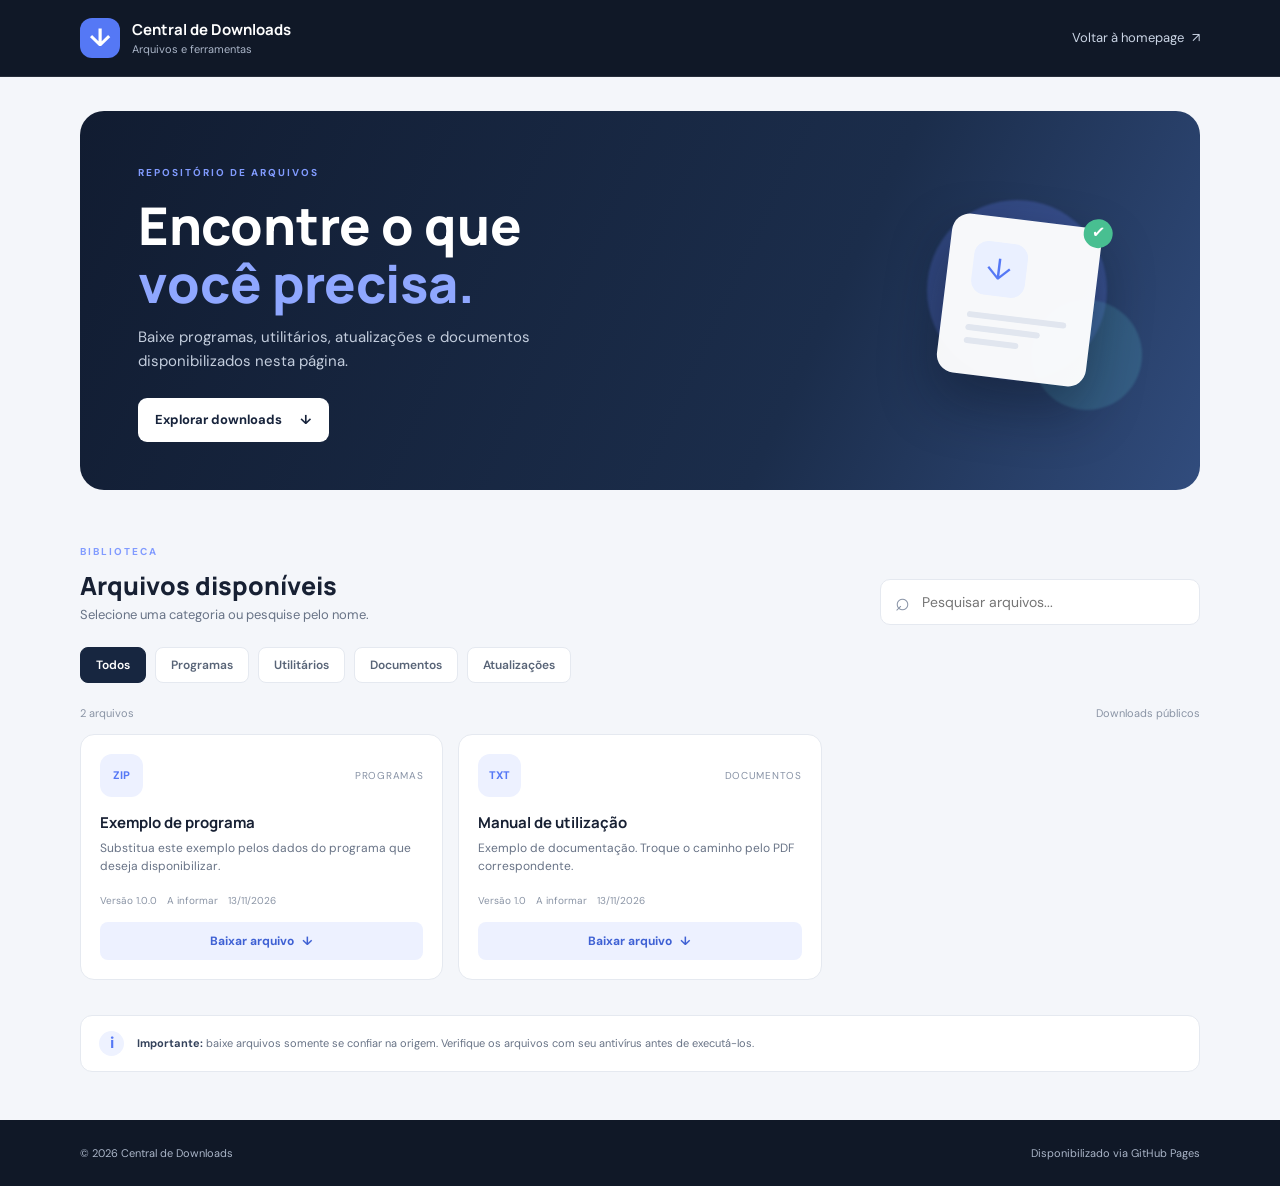
==== downloads/index.html @ cb305536 "first commit" ====
<!DOCTYPE html>
<html lang="pt-BR">
<head>
  <meta charset="UTF-8">
  <meta name="viewport" content="width=device-width, initial-scale=1">
  <meta name="description" content="Central de downloads: programas, utilitários, atualizações e documentação.">
  <meta name="theme-color" content="#101827">
  <title>Central de Downloads</title>
  <link rel="stylesheet" href="assets/style.css">
  <script src="assets/app.js" defer></script>
</head>
<body>
  <header class="site-header">
    <div class="container header-inner">
      <a class="brand" href="./" aria-label="Central de Downloads - início">
        <span class="brand-mark" aria-hidden="true">↓</span>
        <span class="brand-copy">
          <strong>Central de Downloads</strong>
          <small>Arquivos e ferramentas</small>
        </span>
      </a>
      <a class="home-link" href="../">Voltar à homepage <span aria-hidden="true">↗</span></a>
    </div>
  </header>

  <main class="container">
    <section class="hero">
      <div class="hero-content">
        <span class="eyebrow">REPOSITÓRIO DE ARQUIVOS</span>
        <h1>Encontre o que<br><span>você precisa.</span></h1>
        <p>Baixe programas, utilitários, atualizações e documentos disponibilizados nesta página.</p>
        <a class="hero-button" href="#lista-arquivos">Explorar downloads <span aria-hidden="true">↓</span></a>
      </div>
      <div class="hero-art" aria-hidden="true">
        <div class="orb orb-one"></div><div class="orb orb-two"></div>
        <div class="download-card">
          <div class="file-icon">↓</div>
          <div class="fake-lines"><i></i><i></i><i></i></div>
          <span class="card-check">✓</span>
        </div>
      </div>
    </section>

    <section class="toolbar" id="lista-arquivos">
      <div>
        <span class="eyebrow">BIBLIOTECA</span>
        <h2>Arquivos disponíveis</h2>
        <p class="section-subtitle">Selecione uma categoria ou pesquise pelo nome.</p>
      </div>
      <label class="search-box">
        <span aria-hidden="true">⌕</span>
        <input id="searchInput" type="search" placeholder="Pesquisar arquivos..." autocomplete="off">
      </label>
    </section>

    <nav class="filters" aria-label="Filtrar por categoria" id="filters">
      <button class="filter active" data-filter="todos" type="button">Todos</button>
      <button class="filter" data-filter="programas" type="button">Programas</button>
      <button class="filter" data-filter="utilitarios" type="button">Utilitários</button>
      <button class="filter" data-filter="documentos" type="button">Documentos</button>
      <button class="filter" data-filter="atualizacoes" type="button">Atualizações</button>
    </nav>

    <div class="results-line"><span id="resultCount">0 arquivos</span><span>Downloads públicos</span></div>
    <section class="file-grid" id="fileGrid" aria-live="polite"></section>
    <div class="empty-state" id="emptyState" hidden>
      <div class="empty-icon">⌕</div>
      <h3>Nenhum arquivo encontrado</h3>
      <p>Tente outro termo ou selecione uma categoria diferente.</p>
    </div>

    <aside class="notice">
      <span class="notice-icon">i</span>
      <p><strong>Importante:</strong> baixe arquivos somente se confiar na origem. Verifique os arquivos com seu antivírus antes de executá-los.</p>
    </aside>
  </main>

  <footer class="site-footer">
    <div class="container footer-inner">
      <span>© <span id="year"></span> Central de Downloads</span>
      <span>Disponibilizado via GitHub Pages</span>
    </div>
  </footer>
</body>
</html>
---- downloads/assets/style.css ----
@import url('https://fonts.googleapis.com/css2?family=DM+Sans:wght@400;500;600;700&family=Manrope:wght@400;500;600;700;800&display=swap');

:root{--bg:#f4f6fa;--ink:#172033;--muted:#687386;--navy:#101827;--blue:#5578f5;--line:#e5e9f0;--white:#fff}
*{box-sizing:border-box}
html{scroll-behavior:smooth}
body{margin:0;background:var(--bg);color:var(--ink);font-family:"DM Sans",Arial,sans-serif;line-height:1.55}
.container{width:min(1120px,calc(100% - 40px));margin:0 auto}
.site-header{background:var(--navy);color:#fff;border-bottom:1px solid rgba(255,255,255,.09)}
.header-inner,.brand,.home-link,.footer-inner{display:flex;align-items:center}
.header-inner{justify-content:space-between;min-height:76px}
.brand{gap:12px;color:#fff;text-decoration:none}
.brand-mark{width:40px;height:40px;border-radius:12px;background:#5578f5;display:grid;place-items:center;font-size:25px;font-weight:700}
.brand-copy strong,.brand-copy small{display:block}
.brand-copy strong{font-family:Manrope,sans-serif;font-size:15px}
.brand-copy small{font-size:11px;color:#aab5c8}
.home-link{gap:8px;color:#cbd5e5;text-decoration:none;font-size:13px}
.home-link:hover{color:#fff}
.hero{margin-top:34px;min-height:300px;border-radius:24px;background:linear-gradient(115deg,#111c31 0%,#1b2d4b 65%,#314c7d 100%);color:#fff;padding:48px 58px;display:flex;align-items:center;justify-content:space-between;overflow:hidden;position:relative}
.hero-content{position:relative;z-index:1;max-width:550px}
.eyebrow{font-size:10px;letter-spacing:2px;font-weight:700;color:#819bff}
.hero h1{font:800 clamp(34px,5vw,52px)/1.12 Manrope,sans-serif;margin:13px 0}
.hero h1 span{color:#8fa7ff}
.hero p{color:#c3cddd;max-width:470px;margin:0 0 25px;font-size:15px}
.hero-button{display:inline-flex;align-items:center;gap:18px;background:#fff;color:#17233b;padding:12px 17px;border-radius:9px;text-decoration:none;font-weight:700;font-size:13px}
.hero-art{width:300px;height:220px;position:relative;flex:none}
.orb{position:absolute;border-radius:50%;filter:blur(1px)}
.orb-one{width:180px;height:180px;background:rgba(103,133,255,.25);right:35px;top:10px}
.orb-two{width:110px;height:110px;background:rgba(97,207,218,.18);right:0;bottom:0}
.download-card{position:absolute;right:48px;top:30px;width:150px;height:160px;background:rgba(255,255,255,.96);border-radius:18px;transform:rotate(7deg);box-shadow:0 25px 55px #080f1d66;padding:25px;color:#263b63}
.file-icon{width:54px;height:54px;background:#eaf0ff;border-radius:14px;display:grid;place-items:center;font-size:30px;color:#5578f5}
.fake-lines{margin-top:18px;display:grid;gap:7px}
.fake-lines i{height:6px;border-radius:8px;background:#e1e6ef;width:100%}
.fake-lines i:nth-child(2){width:75%}.fake-lines i:nth-child(3){width:55%}
.card-check{position:absolute;right:-10px;top:-10px;background:#48bf91;color:#fff;width:29px;height:29px;border-radius:50%;display:grid;place-items:center;font-weight:700}
.toolbar{display:flex;align-items:end;justify-content:space-between;gap:20px;margin:48px 0 22px}
.toolbar h2{font:800 25px Manrope,sans-serif;margin:5px 0 2px}
.section-subtitle{color:var(--muted);font-size:13px;margin:0}
.search-box{height:46px;width:min(320px,100%);display:flex;align-items:center;gap:10px;padding:0 14px;background:#fff;border:1px solid var(--line);border-radius:10px;color:#8792a5}
.search-box span{font-size:25px;line-height:1}
.search-box input{border:0;outline:0;width:100%;font:14px "DM Sans",sans-serif;color:var(--ink);background:transparent}
.filters{display:flex;gap:9px;flex-wrap:wrap;margin-bottom:22px}
.filter{border:1px solid var(--line);background:#fff;color:#586477;padding:9px 15px;border-radius:8px;font:600 12px "DM Sans",sans-serif;cursor:pointer}
.filter:hover,.filter.active{background:#172640;border-color:#172640;color:#fff}
.results-line{display:flex;justify-content:space-between;color:#8a94a5;font-size:11px;margin-bottom:12px}
.file-grid{display:grid;grid-template-columns:repeat(3,1fr);gap:15px}
.file-card{background:#fff;border:1px solid var(--line);border-radius:14px;padding:19px;display:flex;flex-direction:column;min-height:218px;transition:transform .18s,border-color .18s,box-shadow .18s}
.file-card:hover{transform:translateY(-3px);border-color:#cbd5ef;box-shadow:0 12px 28px #263b630d}
.file-top{display:flex;justify-content:space-between;align-items:center;margin-bottom:15px}
.file-type{width:43px;height:43px;border-radius:12px;display:grid;place-items:center;font-size:11px;font-weight:800;background:#edf1ff;color:#5578f5}
.file-category{font-size:10px;color:#8792a5;text-transform:uppercase;letter-spacing:.7px}
.file-card h3{font:700 15px Manrope,sans-serif;margin:0 0 6px;overflow-wrap:anywhere}
.file-card p{font-size:12px;color:var(--muted);margin:0 0 17px;flex:1}
.file-meta{display:flex;gap:10px;flex-wrap:wrap;color:#8a94a5;font-size:10px;margin-bottom:13px}
.download-link{display:flex;align-items:center;justify-content:center;gap:8px;background:#edf1ff;color:#3f61d4;text-decoration:none;padding:10px;border-radius:8px;font-size:12px;font-weight:700}
.download-link:hover{background:#dfe7ff}
.empty-state{text-align:center;padding:48px 15px;color:var(--muted)}
.empty-icon{font-size:34px;color:#9aa8c5}
.empty-state h3{color:var(--ink);margin:5px 0}
.empty-state p{font-size:13px}
.notice{display:flex;align-items:center;gap:13px;margin:35px 0 48px;background:#fff;border:1px solid var(--line);border-radius:12px;padding:15px 18px}
.notice-icon{width:25px;height:25px;flex:none;border-radius:50%;display:grid;place-items:center;background:#eef2ff;color:#5578f5;font-weight:700}
.notice p{font-size:11px;color:var(--muted);margin:0}
.notice strong{color:#34425b}
.site-footer{background:var(--navy);color:#aab5c8;font-size:11px}
.footer-inner{justify-content:space-between;min-height:66px}
@media(max-width:800px){.file-grid{grid-template-columns:repeat(2,1fr)}.hero{padding:40px}.hero-art{opacity:.65;width:220px}.download-card{right:20px}}
@media(max-width:600px){.container{width:min(100% - 28px,1120px)}.header-inner{min-height:68px}.brand-copy strong{font-size:13px}.home-link{font-size:11px}.hero{margin-top:18px;padding:32px 25px;min-height:280px}.hero-art{position:absolute;right:-85px;bottom:-35px;opacity:.25}.hero-content{max-width:100%}.hero h1{font-size:39px}.toolbar{align-items:stretch;flex-direction:column;margin:36px 0 18px}.search-box{width:100%}.file-grid{grid-template-columns:1fr}.file-card{min-height:195px}.footer-inner{gap:8px;flex-direction:column;justify-content:center;padding:14px 0}.results-line{font-size:10px}}
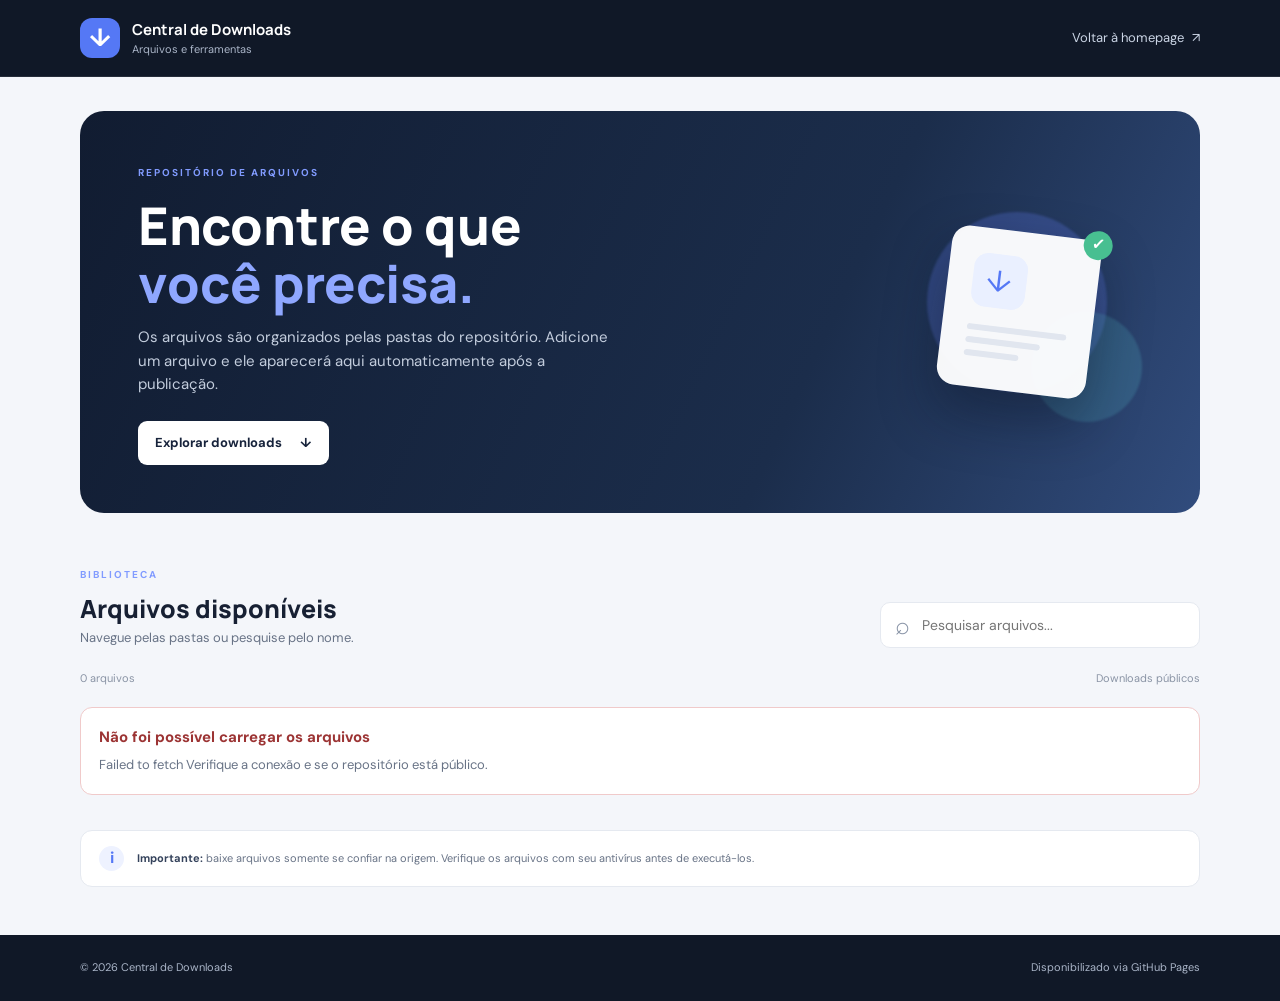
==== commit 0159fdf9: "Atualiza a central de downloads com nova estrutura de pastas e melhorias na interface" ====
--- a/downloads/index.html
+++ b/downloads/index.html
@@ -3,7 +3,7 @@
 <head>
   <meta charset="UTF-8">
   <meta name="viewport" content="width=device-width, initial-scale=1">
-  <meta name="description" content="Central de downloads: programas, utilitários, atualizações e documentação.">
+  <meta name="description" content="Arquivos organizados por pastas para pesquisar e baixar.">
   <meta name="theme-color" content="#101827">
   <title>Central de Downloads</title>
   <link rel="stylesheet" href="assets/style.css">
@@ -28,7 +28,7 @@
       <div class="hero-content">
         <span class="eyebrow">REPOSITÓRIO DE ARQUIVOS</span>
         <h1>Encontre o que<br><span>você precisa.</span></h1>
-        <p>Baixe programas, utilitários, atualizações e documentos disponibilizados nesta página.</p>
+        <p>Os arquivos são organizados pelas pastas do repositório. Adicione um arquivo e ele aparecerá aqui automaticamente após a publicação.</p>
         <a class="hero-button" href="#lista-arquivos">Explorar downloads <span aria-hidden="true">↓</span></a>
       </div>
       <div class="hero-art" aria-hidden="true">
@@ -45,7 +45,7 @@
       <div>
         <span class="eyebrow">BIBLIOTECA</span>
         <h2>Arquivos disponíveis</h2>
-        <p class="section-subtitle">Selecione uma categoria ou pesquise pelo nome.</p>
+        <p class="section-subtitle">Navegue pelas pastas ou pesquise pelo nome.</p>
       </div>
       <label class="search-box">
         <span aria-hidden="true">⌕</span>
@@ -53,20 +53,17 @@
       </label>
     </section>
 
-    <nav class="filters" aria-label="Filtrar por categoria" id="filters">
-      <button class="filter active" data-filter="todos" type="button">Todos</button>
-      <button class="filter" data-filter="programas" type="button">Programas</button>
-      <button class="filter" data-filter="utilitarios" type="button">Utilitários</button>
-      <button class="filter" data-filter="documentos" type="button">Documentos</button>
-      <button class="filter" data-filter="atualizacoes" type="button">Atualizações</button>
-    </nav>
-
     <div class="results-line"><span id="resultCount">0 arquivos</span><span>Downloads públicos</span></div>
-    <section class="file-grid" id="fileGrid" aria-live="polite"></section>
+    <p class="load-status" id="loadStatus" role="status">Carregando arquivos...</p>
+    <section class="folder-list" id="fileGrid" aria-live="polite"></section>
     <div class="empty-state" id="emptyState" hidden>
       <div class="empty-icon">⌕</div>
       <h3>Nenhum arquivo encontrado</h3>
-      <p>Tente outro termo ou selecione uma categoria diferente.</p>
+      <p>Adicione arquivos em downloads/arquivos/ ou tente outra pesquisa.</p>
+    </div>
+    <div class="error-state" id="errorState" role="alert" hidden>
+      <h3>Não foi possível carregar os arquivos</h3>
+      <p id="errorMessage"></p>
     </div>
 
     <aside class="notice">
--- a/downloads/assets/style.css
+++ b/downloads/assets/style.css
@@ -38,30 +38,34 @@
 .search-box{height:46px;width:min(320px,100%);display:flex;align-items:center;gap:10px;padding:0 14px;background:#fff;border:1px solid var(--line);border-radius:10px;color:#8792a5}
 .search-box span{font-size:25px;line-height:1}
 .search-box input{border:0;outline:0;width:100%;font:14px "DM Sans",sans-serif;color:var(--ink);background:transparent}
-.filters{display:flex;gap:9px;flex-wrap:wrap;margin-bottom:22px}
-.filter{border:1px solid var(--line);background:#fff;color:#586477;padding:9px 15px;border-radius:8px;font:600 12px "DM Sans",sans-serif;cursor:pointer}
-.filter:hover,.filter.active{background:#172640;border-color:#172640;color:#fff}
 .results-line{display:flex;justify-content:space-between;color:#8a94a5;font-size:11px;margin-bottom:12px}
-.file-grid{display:grid;grid-template-columns:repeat(3,1fr);gap:15px}
-.file-card{background:#fff;border:1px solid var(--line);border-radius:14px;padding:19px;display:flex;flex-direction:column;min-height:218px;transition:transform .18s,border-color .18s,box-shadow .18s}
-.file-card:hover{transform:translateY(-3px);border-color:#cbd5ef;box-shadow:0 12px 28px #263b630d}
-.file-top{display:flex;justify-content:space-between;align-items:center;margin-bottom:15px}
-.file-type{width:43px;height:43px;border-radius:12px;display:grid;place-items:center;font-size:11px;font-weight:800;background:#edf1ff;color:#5578f5}
-.file-category{font-size:10px;color:#8792a5;text-transform:uppercase;letter-spacing:.7px}
-.file-card h3{font:700 15px Manrope,sans-serif;margin:0 0 6px;overflow-wrap:anywhere}
-.file-card p{font-size:12px;color:var(--muted);margin:0 0 17px;flex:1}
-.file-meta{display:flex;gap:10px;flex-wrap:wrap;color:#8a94a5;font-size:10px;margin-bottom:13px}
-.download-link{display:flex;align-items:center;justify-content:center;gap:8px;background:#edf1ff;color:#3f61d4;text-decoration:none;padding:10px;border-radius:8px;font-size:12px;font-weight:700}
+.load-status,.error-state{color:var(--muted);font-size:13px}
+.folder-list{display:grid;gap:14px}
+.folder-list[hidden]{display:none}
+.folder-group{overflow:hidden;background:#fff;border:1px solid var(--line);border-radius:14px}
+.folder-heading{display:flex;align-items:baseline;justify-content:space-between;gap:15px;padding:16px 19px;background:#fbfcfe;border-bottom:1px solid var(--line)}
+.folder-heading h3{font:700 15px Manrope,sans-serif;margin:0;overflow-wrap:anywhere}
+.folder-heading span,.file-size{color:#8792a5;font-size:11px}
+.file-list{list-style:none;padding:0;margin:0}
+.file-row{display:flex;align-items:center;justify-content:space-between;gap:16px;padding:13px 19px;border-bottom:1px solid var(--line)}
+.file-row:last-child{border-bottom:0}
+.file-info{display:flex;align-items:baseline;justify-content:space-between;gap:18px;min-width:0;flex:1}
+.file-name{font-size:13px;font-weight:600;overflow-wrap:anywhere}
+.download-link{display:flex;align-items:center;justify-content:center;flex:none;gap:8px;background:#edf1ff;color:#3f61d4;text-decoration:none;padding:9px 13px;border-radius:8px;font-size:12px;font-weight:700}
 .download-link:hover{background:#dfe7ff}
+.download-link:focus-visible{outline:2px solid #5578f5;outline-offset:2px}
 .empty-state{text-align:center;padding:48px 15px;color:var(--muted)}
 .empty-icon{font-size:34px;color:#9aa8c5}
 .empty-state h3{color:var(--ink);margin:5px 0}
 .empty-state p{font-size:13px}
+.error-state{margin:20px 0;padding:18px;background:#fff;border:1px solid #f0caca;border-radius:12px}
+.error-state h3{margin:0 0 6px;color:#9c3434;font-size:15px}
+.error-state p{margin:0;overflow-wrap:anywhere}
 .notice{display:flex;align-items:center;gap:13px;margin:35px 0 48px;background:#fff;border:1px solid var(--line);border-radius:12px;padding:15px 18px}
 .notice-icon{width:25px;height:25px;flex:none;border-radius:50%;display:grid;place-items:center;background:#eef2ff;color:#5578f5;font-weight:700}
 .notice p{font-size:11px;color:var(--muted);margin:0}
 .notice strong{color:#34425b}
 .site-footer{background:var(--navy);color:#aab5c8;font-size:11px}
 .footer-inner{justify-content:space-between;min-height:66px}
-@media(max-width:800px){.file-grid{grid-template-columns:repeat(2,1fr)}.hero{padding:40px}.hero-art{opacity:.65;width:220px}.download-card{right:20px}}
-@media(max-width:600px){.container{width:min(100% - 28px,1120px)}.header-inner{min-height:68px}.brand-copy strong{font-size:13px}.home-link{font-size:11px}.hero{margin-top:18px;padding:32px 25px;min-height:280px}.hero-art{position:absolute;right:-85px;bottom:-35px;opacity:.25}.hero-content{max-width:100%}.hero h1{font-size:39px}.toolbar{align-items:stretch;flex-direction:column;margin:36px 0 18px}.search-box{width:100%}.file-grid{grid-template-columns:1fr}.file-card{min-height:195px}.footer-inner{gap:8px;flex-direction:column;justify-content:center;padding:14px 0}.results-line{font-size:10px}}
+@media(max-width:800px){.hero{padding:40px}.hero-art{opacity:.65;width:220px}.download-card{right:20px}}
+@media(max-width:600px){.container{width:min(100% - 28px,1120px)}.header-inner{min-height:68px}.brand-copy strong{font-size:13px}.home-link{font-size:11px}.hero{margin-top:18px;padding:32px 25px;min-height:280px}.hero-art{position:absolute;right:-85px;bottom:-35px;opacity:.25}.hero-content{max-width:100%}.hero h1{font-size:39px}.toolbar{align-items:stretch;flex-direction:column;margin:36px 0 18px}.search-box{width:100%}.file-row{align-items:flex-start;padding:12px 14px}.file-info{align-items:flex-start;flex-direction:column;gap:3px}.folder-heading{padding:14px}.footer-inner{gap:8px;flex-direction:column;justify-content:center;padding:14px 0}.results-line{font-size:10px}}
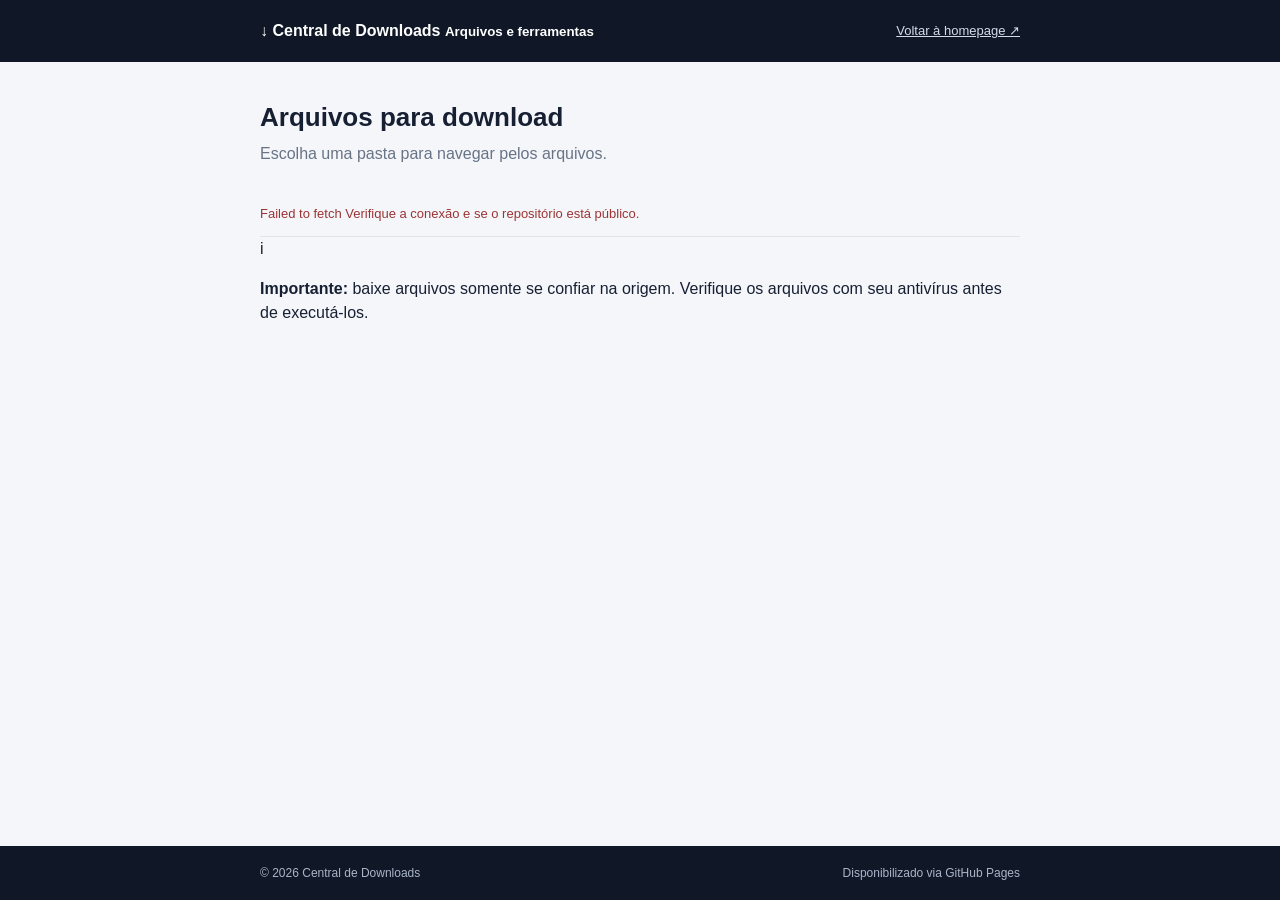
==== commit 0b35b1d6: "Atualiza a central de downloads com melhorias na navegação e estrutura, adiciona novos arquivos de s" ====
--- a/downloads/index.html
+++ b/downloads/index.html
@@ -3,7 +3,7 @@
 <head>
   <meta charset="UTF-8">
   <meta name="viewport" content="width=device-width, initial-scale=1">
-  <meta name="description" content="Arquivos organizados por pastas para pesquisar e baixar.">
+  <meta name="description" content="Navegue pelas pastas e baixe os arquivos disponíveis.">
   <meta name="theme-color" content="#101827">
   <title>Central de Downloads</title>
   <link rel="stylesheet" href="assets/style.css">
@@ -24,47 +24,13 @@
   </header>
 
   <main class="container">
-    <section class="hero">
-      <div class="hero-content">
-        <span class="eyebrow">REPOSITÓRIO DE ARQUIVOS</span>
-        <h1>Encontre o que<br><span>você precisa.</span></h1>
-        <p>Os arquivos são organizados pelas pastas do repositório. Adicione um arquivo e ele aparecerá aqui automaticamente após a publicação.</p>
-        <a class="hero-button" href="#lista-arquivos">Explorar downloads <span aria-hidden="true">↓</span></a>
-      </div>
-      <div class="hero-art" aria-hidden="true">
-        <div class="orb orb-one"></div><div class="orb orb-two"></div>
-        <div class="download-card">
-          <div class="file-icon">↓</div>
-          <div class="fake-lines"><i></i><i></i><i></i></div>
-          <span class="card-check">✓</span>
-        </div>
-      </div>
-    </section>
-
-    <section class="toolbar" id="lista-arquivos">
-      <div>
-        <span class="eyebrow">BIBLIOTECA</span>
-        <h2>Arquivos disponíveis</h2>
-        <p class="section-subtitle">Navegue pelas pastas ou pesquise pelo nome.</p>
-      </div>
-      <label class="search-box">
-        <span aria-hidden="true">⌕</span>
-        <input id="searchInput" type="search" placeholder="Pesquisar arquivos..." autocomplete="off">
-      </label>
-    </section>
-
-    <div class="results-line"><span id="resultCount">0 arquivos</span><span>Downloads públicos</span></div>
-    <p class="load-status" id="loadStatus" role="status">Carregando arquivos...</p>
-    <section class="folder-list" id="fileGrid" aria-live="polite"></section>
-    <div class="empty-state" id="emptyState" hidden>
-      <div class="empty-icon">⌕</div>
-      <h3>Nenhum arquivo encontrado</h3>
-      <p>Adicione arquivos em downloads/arquivos/ ou tente outra pesquisa.</p>
-    </div>
-    <div class="error-state" id="errorState" role="alert" hidden>
-      <h3>Não foi possível carregar os arquivos</h3>
-      <p id="errorMessage"></p>
-    </div>
+    <h1>Arquivos para download</h1>
+    <p class="intro">Escolha uma pasta para navegar pelos arquivos.</p>
+    <nav class="breadcrumbs" id="breadcrumbs" aria-label="Caminho da pasta"></nav>
+    <p class="status" id="loadStatus" role="status">Carregando pastas...</p>
+    <p class="status error" id="errorMessage" role="alert" hidden></p>
+    <ul class="entries" id="entries" aria-live="polite"></ul>
+    <p class="status" id="emptyState" hidden>Esta pasta não contém arquivos.</p>
 
     <aside class="notice">
       <span class="notice-icon">i</span>
--- a/downloads/assets/style.css
+++ b/downloads/assets/style.css
@@ -1,71 +1,142 @@
-@import url('https://fonts.googleapis.com/css2?family=DM+Sans:wght@400;500;600;700&family=Manrope:wght@400;500;600;700;800&display=swap');
+:root {
+  color: #172033;
+  background: #f4f6fa;
+  font-family: "Segoe UI", Arial, sans-serif;
+  line-height: 1.5;
+}
 
-:root{--bg:#f4f6fa;--ink:#172033;--muted:#687386;--navy:#101827;--blue:#5578f5;--line:#e5e9f0;--white:#fff}
-*{box-sizing:border-box}
-html{scroll-behavior:smooth}
-body{margin:0;background:var(--bg);color:var(--ink);font-family:"DM Sans",Arial,sans-serif;line-height:1.55}
-.container{width:min(1120px,calc(100% - 40px));margin:0 auto}
-.site-header{background:var(--navy);color:#fff;border-bottom:1px solid rgba(255,255,255,.09)}
-.header-inner,.brand,.home-link,.footer-inner{display:flex;align-items:center}
-.header-inner{justify-content:space-between;min-height:76px}
-.brand{gap:12px;color:#fff;text-decoration:none}
-.brand-mark{width:40px;height:40px;border-radius:12px;background:#5578f5;display:grid;place-items:center;font-size:25px;font-weight:700}
-.brand-copy strong,.brand-copy small{display:block}
-.brand-copy strong{font-family:Manrope,sans-serif;font-size:15px}
-.brand-copy small{font-size:11px;color:#aab5c8}
-.home-link{gap:8px;color:#cbd5e5;text-decoration:none;font-size:13px}
-.home-link:hover{color:#fff}
-.hero{margin-top:34px;min-height:300px;border-radius:24px;background:linear-gradient(115deg,#111c31 0%,#1b2d4b 65%,#314c7d 100%);color:#fff;padding:48px 58px;display:flex;align-items:center;justify-content:space-between;overflow:hidden;position:relative}
-.hero-content{position:relative;z-index:1;max-width:550px}
-.eyebrow{font-size:10px;letter-spacing:2px;font-weight:700;color:#819bff}
-.hero h1{font:800 clamp(34px,5vw,52px)/1.12 Manrope,sans-serif;margin:13px 0}
-.hero h1 span{color:#8fa7ff}
-.hero p{color:#c3cddd;max-width:470px;margin:0 0 25px;font-size:15px}
-.hero-button{display:inline-flex;align-items:center;gap:18px;background:#fff;color:#17233b;padding:12px 17px;border-radius:9px;text-decoration:none;font-weight:700;font-size:13px}
-.hero-art{width:300px;height:220px;position:relative;flex:none}
-.orb{position:absolute;border-radius:50%;filter:blur(1px)}
-.orb-one{width:180px;height:180px;background:rgba(103,133,255,.25);right:35px;top:10px}
-.orb-two{width:110px;height:110px;background:rgba(97,207,218,.18);right:0;bottom:0}
-.download-card{position:absolute;right:48px;top:30px;width:150px;height:160px;background:rgba(255,255,255,.96);border-radius:18px;transform:rotate(7deg);box-shadow:0 25px 55px #080f1d66;padding:25px;color:#263b63}
-.file-icon{width:54px;height:54px;background:#eaf0ff;border-radius:14px;display:grid;place-items:center;font-size:30px;color:#5578f5}
-.fake-lines{margin-top:18px;display:grid;gap:7px}
-.fake-lines i{height:6px;border-radius:8px;background:#e1e6ef;width:100%}
-.fake-lines i:nth-child(2){width:75%}.fake-lines i:nth-child(3){width:55%}
-.card-check{position:absolute;right:-10px;top:-10px;background:#48bf91;color:#fff;width:29px;height:29px;border-radius:50%;display:grid;place-items:center;font-weight:700}
-.toolbar{display:flex;align-items:end;justify-content:space-between;gap:20px;margin:48px 0 22px}
-.toolbar h2{font:800 25px Manrope,sans-serif;margin:5px 0 2px}
-.section-subtitle{color:var(--muted);font-size:13px;margin:0}
-.search-box{height:46px;width:min(320px,100%);display:flex;align-items:center;gap:10px;padding:0 14px;background:#fff;border:1px solid var(--line);border-radius:10px;color:#8792a5}
-.search-box span{font-size:25px;line-height:1}
-.search-box input{border:0;outline:0;width:100%;font:14px "DM Sans",sans-serif;color:var(--ink);background:transparent}
-.results-line{display:flex;justify-content:space-between;color:#8a94a5;font-size:11px;margin-bottom:12px}
-.load-status,.error-state{color:var(--muted);font-size:13px}
-.folder-list{display:grid;gap:14px}
-.folder-list[hidden]{display:none}
-.folder-group{overflow:hidden;background:#fff;border:1px solid var(--line);border-radius:14px}
-.folder-heading{display:flex;align-items:baseline;justify-content:space-between;gap:15px;padding:16px 19px;background:#fbfcfe;border-bottom:1px solid var(--line)}
-.folder-heading h3{font:700 15px Manrope,sans-serif;margin:0;overflow-wrap:anywhere}
-.folder-heading span,.file-size{color:#8792a5;font-size:11px}
-.file-list{list-style:none;padding:0;margin:0}
-.file-row{display:flex;align-items:center;justify-content:space-between;gap:16px;padding:13px 19px;border-bottom:1px solid var(--line)}
-.file-row:last-child{border-bottom:0}
-.file-info{display:flex;align-items:baseline;justify-content:space-between;gap:18px;min-width:0;flex:1}
-.file-name{font-size:13px;font-weight:600;overflow-wrap:anywhere}
-.download-link{display:flex;align-items:center;justify-content:center;flex:none;gap:8px;background:#edf1ff;color:#3f61d4;text-decoration:none;padding:9px 13px;border-radius:8px;font-size:12px;font-weight:700}
-.download-link:hover{background:#dfe7ff}
-.download-link:focus-visible{outline:2px solid #5578f5;outline-offset:2px}
-.empty-state{text-align:center;padding:48px 15px;color:var(--muted)}
-.empty-icon{font-size:34px;color:#9aa8c5}
-.empty-state h3{color:var(--ink);margin:5px 0}
-.empty-state p{font-size:13px}
-.error-state{margin:20px 0;padding:18px;background:#fff;border:1px solid #f0caca;border-radius:12px}
-.error-state h3{margin:0 0 6px;color:#9c3434;font-size:15px}
-.error-state p{margin:0;overflow-wrap:anywhere}
-.notice{display:flex;align-items:center;gap:13px;margin:35px 0 48px;background:#fff;border:1px solid var(--line);border-radius:12px;padding:15px 18px}
-.notice-icon{width:25px;height:25px;flex:none;border-radius:50%;display:grid;place-items:center;background:#eef2ff;color:#5578f5;font-weight:700}
-.notice p{font-size:11px;color:var(--muted);margin:0}
-.notice strong{color:#34425b}
-.site-footer{background:var(--navy);color:#aab5c8;font-size:11px}
-.footer-inner{justify-content:space-between;min-height:66px}
-@media(max-width:800px){.hero{padding:40px}.hero-art{opacity:.65;width:220px}.download-card{right:20px}}
-@media(max-width:600px){.container{width:min(100% - 28px,1120px)}.header-inner{min-height:68px}.brand-copy strong{font-size:13px}.home-link{font-size:11px}.hero{margin-top:18px;padding:32px 25px;min-height:280px}.hero-art{position:absolute;right:-85px;bottom:-35px;opacity:.25}.hero-content{max-width:100%}.hero h1{font-size:39px}.toolbar{align-items:stretch;flex-direction:column;margin:36px 0 18px}.search-box{width:100%}.file-row{align-items:flex-start;padding:12px 14px}.file-info{align-items:flex-start;flex-direction:column;gap:3px}.folder-heading{padding:14px}.footer-inner{gap:8px;flex-direction:column;justify-content:center;padding:14px 0}.results-line{font-size:10px}}
+* {
+  box-sizing: border-box;
+}
+
+[hidden] {
+  display: none !important;
+}
+
+body {
+  min-width: 320px;
+  min-height: 100vh;
+  margin: 0;
+  display: flex;
+  flex-direction: column;
+}
+
+a {
+  color: #3158c9;
+}
+
+.container {
+  width: min(760px, calc(100% - 32px));
+  margin: 0 auto;
+}
+
+.site-header,
+.site-footer {
+  background: #101827;
+  color: #fff;
+}
+
+.header-inner,
+.footer-inner {
+  min-height: 62px;
+  display: flex;
+  align-items: center;
+  justify-content: space-between;
+  gap: 16px;
+}
+
+.brand {
+  color: inherit;
+  font-weight: 700;
+  text-decoration: none;
+}
+
+.home-link {
+  color: #d3dbeb;
+  font-size: 13px;
+}
+
+main {
+  flex: 1;
+  padding: 36px 0 56px;
+}
+
+h1 {
+  margin: 0;
+  font-size: 26px;
+}
+
+.intro {
+  margin: 5px 0 24px;
+  color: #687386;
+}
+
+.breadcrumbs {
+  display: flex;
+  flex-wrap: wrap;
+  gap: 8px;
+  margin-bottom: 14px;
+  font-size: 14px;
+}
+
+.entries {
+  list-style: none;
+  margin: 0;
+  padding: 0;
+  border-top: 1px solid #dfe4ed;
+}
+
+.entries li {
+  min-height: 48px;
+  display: flex;
+  align-items: center;
+  justify-content: space-between;
+  gap: 16px;
+  padding: 10px 4px;
+  border-bottom: 1px solid #dfe4ed;
+}
+
+.entry-link {
+  overflow-wrap: anywhere;
+  text-decoration: none;
+}
+
+.entry-link:hover,
+.breadcrumbs a:hover {
+  text-decoration: underline;
+}
+
+.entry-size,
+.status {
+  color: #687386;
+  font-size: 13px;
+}
+
+.status {
+  margin: 12px 0;
+}
+
+.error {
+  color: #9c3434;
+}
+
+.footer-inner {
+  min-height: 54px;
+  color: #aab5c8;
+  font-size: 12px;
+}
+
+@media (max-width: 480px) {
+  .header-inner,
+  .footer-inner {
+    align-items: flex-start;
+    flex-direction: column;
+    justify-content: center;
+    gap: 4px;
+    padding: 10px 0;
+  }
+
+  main {
+    padding-top: 28px;
+  }
+}
